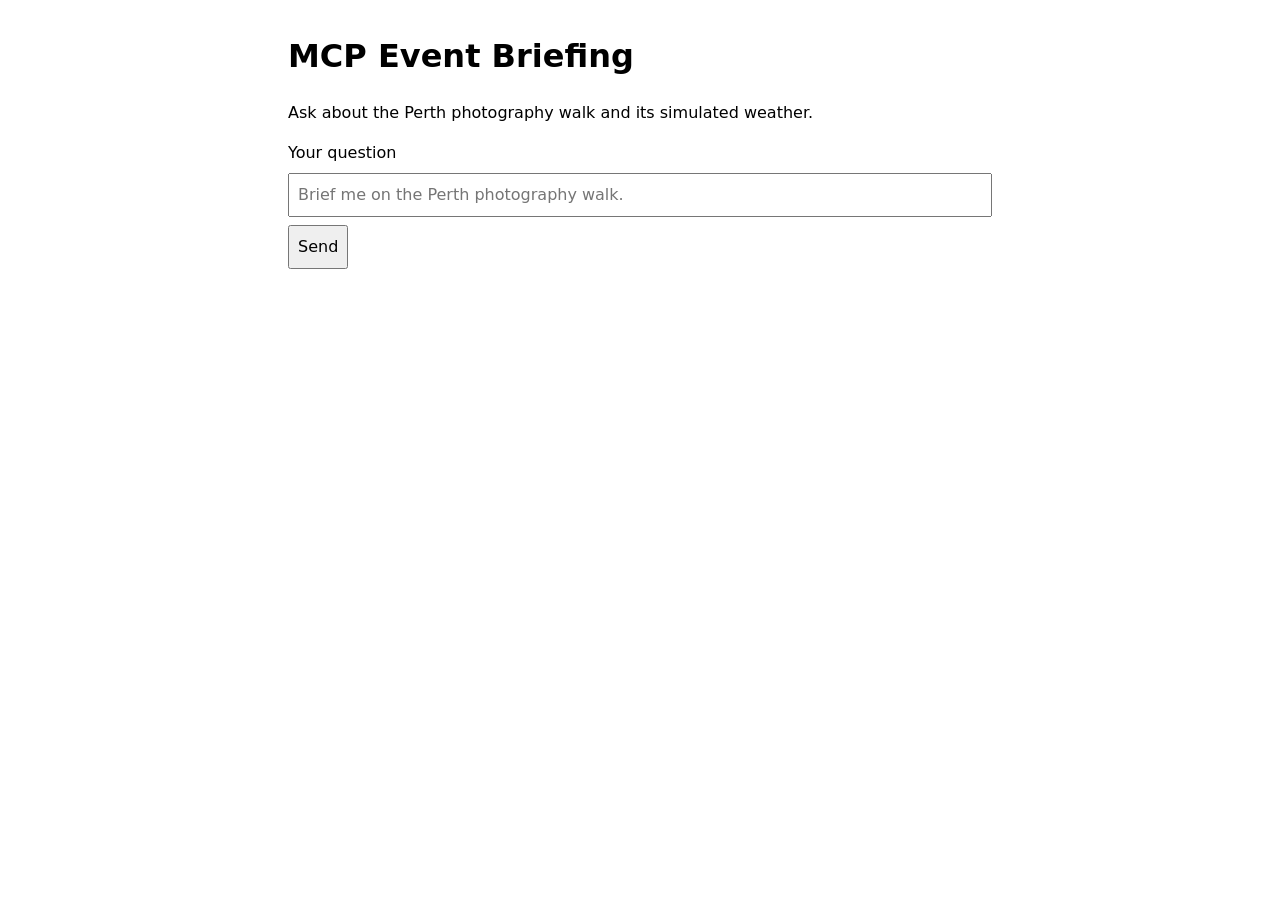
==== 06-Deploying-MCP-Servers/practice/index.html @ 916613eb "feat: add MCP resources and browser chat to Session 5 - Rename Sessions 3–4, 5 and 6 and update cour" ====
<!doctype html>
<html lang="en-AU">
<head>
  <meta charset="utf-8">
  <meta name="viewport" content="width=device-width, initial-scale=1">
  <title>MCP Event Briefing</title>
  <style>
    body { max-width: 44rem; margin: 2rem auto; padding: 0 1rem; font: 1rem/1.5 system-ui, sans-serif; }
    #conversation p { white-space: pre-wrap; overflow-wrap: anywhere; }
    form { display: grid; gap: .5rem; }
    input, button { font: inherit; padding: .5rem; }
    button { justify-self: start; }
  </style>
</head>
<body>
  <main>
    <h1>MCP Event Briefing</h1>
    <p>Ask about the Perth photography walk and its simulated weather.</p>
    <div id="conversation" role="log" aria-label="Chat messages"></div>
    <form id="chat-form">
      <label for="question">Your question</label>
      <input id="question" name="message" required maxlength="2000"
             placeholder="Brief me on the Perth photography walk.">
      <button id="send" type="submit">Send</button>
    </form>
    <p id="status" role="status"></p>
  </main>
  <script>
    const form = document.querySelector("#chat-form");
    const question = document.querySelector("#question");
    const send = document.querySelector("#send");
    const status = document.querySelector("#status");
    const conversation = document.querySelector("#conversation");

    function showMessage(speaker, text) {
      const paragraph = document.createElement("p");
      paragraph.textContent = speaker + ": " + text;
      conversation.append(paragraph);
    }

    form.addEventListener("submit", async (event) => {
      event.preventDefault();
      const message = question.value.trim();
      if (!message || send.disabled) return;
      send.disabled = true;
      status.textContent = "Waiting for a reply…";
      try {
        const response = await fetch("/chat", {
          method: "POST",
          headers: { "Content-Type": "application/json" },
          body: JSON.stringify({ message })
        });
        if (!response.ok) throw new Error("The request could not be completed. Try again.");
        const { reply } = await response.json();
        showMessage("You", message);
        showMessage("Assistant", reply);
        question.value = "";
        status.textContent = "";
      } catch (error) {
        status.textContent = error.message;
      } finally {
        send.disabled = false;
        question.focus();
      }
    });
  </script>
</body>
</html>
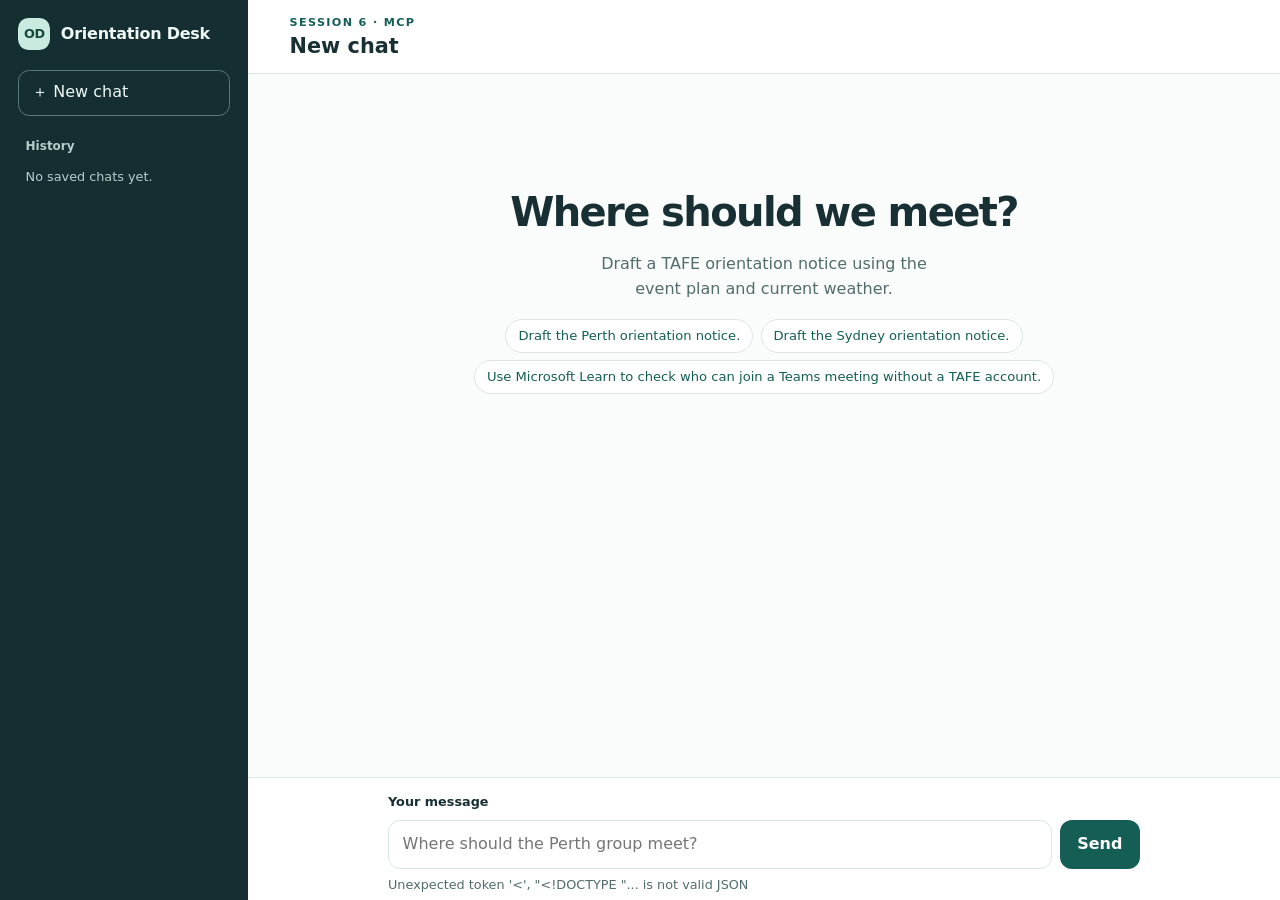
==== commit db7beb13: "feat: add multi-server MCP deployment exercises - Teach multi-client MCP configuration and trace too" ====
--- a/06-Deploying-MCP-Servers/practice/index.html
+++ b/06-Deploying-MCP-Servers/practice/index.html
@@ -3,66 +3,264 @@
 <head>
   <meta charset="utf-8">
   <meta name="viewport" content="width=device-width, initial-scale=1">
-  <title>MCP Event Briefing</title>
+  <title>Orientation Desk · Session 6</title>
   <style>
-    body { max-width: 44rem; margin: 2rem auto; padding: 0 1rem; font: 1rem/1.5 system-ui, sans-serif; }
-    #conversation p { white-space: pre-wrap; overflow-wrap: anywhere; }
-    form { display: grid; gap: .5rem; }
-    input, button { font: inherit; padding: .5rem; }
-    button { justify-self: start; }
+    :root {
+      color-scheme: light;
+      font: 1rem/1.55 system-ui, sans-serif;
+      color: #182f33;
+      background: #fafcfb;
+      --muted: #526b6d;
+      --accent: #155e56;
+      --line: #dbe7e4;
+    }
+    * { box-sizing: border-box; }
+    body { margin: 0; }
+    button, input { font: inherit; }
+    button { cursor: pointer; }
+    button:disabled { opacity: .65; cursor: wait; }
+    :focus-visible { outline: 2px solid #408d82; outline-offset: 3px; }
+    [hidden] { display: none !important; }
+    .desk { display: grid; grid-template-columns: 15.5rem minmax(0, 1fr); height: 100dvh; }
+    aside { display: flex; flex-direction: column; min-height: 0; padding: 1.15rem; background: #142e31; color: #eef8f5; }
+    .brand { display: flex; align-items: center; gap: .65rem; font-weight: 750; letter-spacing: -.015em; }
+    .brand-mark { display: grid; place-items: center; width: 2rem; height: 2rem; border-radius: .65rem; background: #c9eadf; color: #17483f; font-size: .8rem; }
+    #new-chat { margin: 1.2rem 0 1.35rem; padding: .6rem .8rem; border: 1px solid #597977; border-radius: .7rem; background: transparent; color: inherit; text-align: left; }
+    #new-chat:hover, .history-item:hover, .history-item[aria-current="true"] { background: #254447; }
+    aside h2 { margin: 0 0 .35rem .45rem; color: #b5cfca; font-size: .75rem; font-weight: 700; }
+    #history { overflow: auto; }
+    #history-empty { margin: .35rem .45rem; color: #b5cfca; font-size: .8rem; }
+    .history-item { display: block; width: 100%; padding: .5rem .6rem; border: 0; border-radius: .55rem; color: inherit; background: none; text-align: left; font-size: .88rem; overflow: hidden; text-overflow: ellipsis; white-space: nowrap; }
+    main { display: grid; grid-template-rows: auto minmax(0, 1fr) auto; min-height: 0; }
+    header { padding: .85rem clamp(1rem, 4vw, 2.6rem); border-bottom: 1px solid var(--line); background: #fff; }
+    .eyebrow { display: block; color: var(--accent); font-size: .7rem; font-weight: 750; letter-spacing: .12em; text-transform: uppercase; }
+    h1 { margin: .1rem 0 0; font-size: clamp(1rem, 2vw, 1.3rem); line-height: 1.3; overflow-wrap: anywhere; }
+    #conversation { overflow: auto; }
+    .thread, .composer-inner { width: min(100% - 2rem, 47rem); margin: 0 auto; }
+    .thread { padding: 1.65rem 0; }
+    .welcome { margin: clamp(1rem, 9vh, 5rem) auto 0; text-align: center; }
+    .welcome h2 { margin: 0; font-size: clamp(1.55rem, 5vw, 2.5rem); letter-spacing: -.04em; }
+    .welcome p { margin: .6rem auto 1.1rem; max-width: 34ch; color: var(--muted); }
+    .examples { display: flex; justify-content: center; flex-wrap: wrap; gap: .45rem; }
+    .example { padding: .35rem .75rem; border: 1px solid var(--line); border-radius: 2rem; background: white; color: var(--accent); font-size: .82rem; }
+    .example:hover { background: #edf7f3; }
+    .message { margin-bottom: 1rem; }
+    .message.user { max-width: 85%; margin-left: auto; }
+    .speaker { display: block; margin: 0 0 .3rem .15rem; color: var(--muted); font-size: .76rem; font-weight: 700; }
+    .user .speaker { text-align: right; margin-right: .15rem; }
+    .bubble { margin: 0; padding: .7rem .95rem; background: white; border: 1px solid var(--line); border-radius: 1rem; white-space: pre-wrap; overflow-wrap: anywhere; }
+    .user .bubble { background: #e2f2ec; border-color: #e2f2ec; }
+    .composer { padding: .9rem 0 .35rem; border-top: 1px solid var(--line); background: #fff; }
+    form { display: grid; grid-template-columns: minmax(0, 1fr) auto; gap: .5rem; }
+    label { grid-column: 1 / -1; font-size: .8rem; font-weight: 700; }
+    input { min-width: 0; padding: .7rem .85rem; border: 1px solid var(--line); border-radius: .75rem; color: inherit; }
+    #send { padding: .65rem 1.1rem; border: 0; border-radius: .75rem; background: var(--accent); color: white; font-weight: 700; }
+    #status { min-height: 1.5em; margin: .35rem 0 0; color: var(--muted); font-size: .8rem; }
+    @media (max-width: 640px) {
+      .desk { grid-template-columns: minmax(0, 1fr); grid-template-rows: auto minmax(0, 1fr); }
+      aside { display: grid; grid-template-columns: minmax(0, 1fr) auto; gap: .35rem .65rem; padding: .65rem 1rem; }
+      #new-chat { margin: 0; padding: .35rem .65rem; font-size: .8rem; }
+      aside h2, #history { grid-column: 1 / -1; }
+      #history { max-height: 5rem; }
+      .history-item { padding: .25rem .45rem; }
+    }
   </style>
 </head>
 <body>
-  <main>
-    <h1>MCP Event Briefing</h1>
-    <p>Ask about the Perth photography walk and its simulated weather.</p>
-    <div id="conversation" role="log" aria-label="Chat messages"></div>
-    <form id="chat-form">
-      <label for="question">Your question</label>
-      <input id="question" name="message" required maxlength="2000"
-             placeholder="Brief me on the Perth photography walk.">
-      <button id="send" type="submit">Send</button>
-    </form>
-    <p id="status" role="status"></p>
-  </main>
+  <div class="desk">
+    <aside aria-label="Conversations">
+      <div class="brand"><span class="brand-mark" aria-hidden="true">OD</span> Orientation Desk</div>
+      <button id="new-chat" type="button" disabled>＋ New chat</button>
+      <h2 id="history-heading">History</h2>
+      <nav id="history" aria-labelledby="history-heading"></nav>
+    </aside>
+    <main>
+      <header>
+        <span class="eyebrow">Session 6 · MCP</span>
+        <h1 id="title">New chat</h1>
+      </header>
+      <section id="conversation" aria-labelledby="title" tabindex="0">
+        <div class="thread">
+          <div class="welcome" id="welcome">
+            <h2>Where should we meet?</h2>
+            <p>Draft a TAFE orientation notice using the event plan and current weather.</p>
+            <div class="examples" aria-label="Example prompts">
+              <button class="example" type="button">Draft the Perth orientation notice.</button>
+              <button class="example" type="button">Draft the Sydney orientation notice.</button>
+              <button class="example" type="button">Use Microsoft Learn to check who can join a Teams meeting without a TAFE account.</button>
+            </div>
+          </div>
+          <div id="messages" role="log" aria-label="Chat messages"></div>
+        </div>
+      </section>
+      <div class="composer">
+        <div class="composer-inner">
+          <form id="chat-form">
+            <label for="message">Your message</label>
+            <input id="message" name="message" required maxlength="2000" placeholder="Where should the Perth group meet?">
+            <button id="send" type="submit" disabled>Send</button>
+          </form>
+          <p id="status" role="status"></p>
+        </div>
+      </div>
+    </main>
+  </div>
   <script>
     const form = document.querySelector("#chat-form");
-    const question = document.querySelector("#question");
+    const input = document.querySelector("#message");
     const send = document.querySelector("#send");
+    const newChat = document.querySelector("#new-chat");
     const status = document.querySelector("#status");
+    const title = document.querySelector("#title");
+    const historyList = document.querySelector("#history");
     const conversation = document.querySelector("#conversation");
-
-    function showMessage(speaker, text) {
-      const paragraph = document.createElement("p");
-      paragraph.textContent = speaker + ": " + text;
-      conversation.append(paragraph);
-    }
-
-    form.addEventListener("submit", async (event) => {
-      event.preventDefault();
-      const message = question.value.trim();
-      if (!message || send.disabled) return;
-      send.disabled = true;
-      status.textContent = "Waiting for a reply…";
+    const messages = document.querySelector("#messages");
+    const welcome = document.querySelector("#welcome");
+    let chats = [];
+    let activeChat = null;
+    let busy = false;
+
+    async function request(path, options) {
+      const response = await fetch(path, options);
+      const data = await response.json();
+      if (!response.ok) {
+        throw new Error(typeof data.detail === "string" ? data.detail : "The request could not be completed.");
+      }
+      return data;
+    }
+
+    function setBusy(value) {
+      busy = value;
+      send.disabled = value;
+      newChat.disabled = value;
+      input.readOnly = value;
+      for (const button of historyList.querySelectorAll("button")) button.disabled = value;
+    }
+
+    function showMessage(role, text) {
+      welcome.hidden = true;
+      const message = document.createElement("article");
+      message.className = role === "user" ? "message user" : "message";
+      const speaker = document.createElement("span");
+      speaker.className = "speaker";
+      speaker.textContent = role === "user" ? "You" : "Orientation assistant";
+      const bubble = document.createElement("p");
+      bubble.className = "bubble";
+      bubble.textContent = text;
+      message.append(speaker, bubble);
+      messages.append(message);
+    }
+
+    function showHistory() {
+      historyList.replaceChildren();
+      if (chats.length === 0) {
+        const empty = document.createElement("p");
+        empty.id = "history-empty";
+        empty.textContent = "No saved chats yet.";
+        historyList.append(empty);
+        return;
+      }
+      for (const chat of chats) {
+        const button = document.createElement("button");
+        button.type = "button";
+        button.className = "history-item";
+        button.textContent = chat.title;
+        button.title = chat.title;
+        button.disabled = busy;
+        if (chat.id === activeChat) button.setAttribute("aria-current", "true");
+        button.addEventListener("click", () => selectChat(chat.id));
+        historyList.append(button);
+      }
+    }
+
+    async function openChat(id) {
+      const saved = await request("/chats/" + encodeURIComponent(id));
+      activeChat = id;
+      title.textContent = saved.title;
+      messages.replaceChildren();
+      welcome.hidden = saved.messages.length > 0;
+      for (const message of saved.messages) showMessage(message.role, message.text);
+      conversation.scrollTop = conversation.scrollHeight;
+    }
+
+    async function selectChat(id) {
+      if (busy || id === activeChat) return;
+      setBusy(true);
+      status.textContent = "Loading conversation…";
       try {
-        const response = await fetch("/chat", {
-          method: "POST",
-          headers: { "Content-Type": "application/json" },
-          body: JSON.stringify({ message })
-        });
-        if (!response.ok) throw new Error("The request could not be completed. Try again.");
-        const { reply } = await response.json();
-        showMessage("You", message);
-        showMessage("Assistant", reply);
-        question.value = "";
+        await openChat(id);
+        input.value = "";
+        showHistory();
         status.textContent = "";
       } catch (error) {
         status.textContent = error.message;
       } finally {
-        send.disabled = false;
-        question.focus();
-      }
+        setBusy(false);
+      }
+    }
+
+    newChat.addEventListener("click", () => {
+      activeChat = null;
+      title.textContent = "New chat";
+      messages.replaceChildren();
+      welcome.hidden = false;
+      input.value = "";
+      status.textContent = "";
+      showHistory();
+      input.focus();
     });
+
+    for (const button of document.querySelectorAll(".example")) {
+      button.addEventListener("click", () => {
+        if (busy) return;
+        input.value = button.textContent;
+        input.focus();
+      });
+    }
+
+    form.addEventListener("submit", async (event) => {
+      event.preventDefault();
+      const message = input.value.trim();
+      if (!message || busy) return;
+      setBusy(true);
+      status.textContent = "Waiting for a reply…";
+      try {
+        const result = await request("/chat", {
+          method: "POST",
+          headers: { "Content-Type": "application/json" },
+          body: JSON.stringify({ message, chat_id: activeChat })
+        });
+        activeChat = result.chat_id;
+        title.textContent = result.title;
+        chats = [{ id: activeChat, title: result.title }, ...chats.filter(chat => chat.id !== activeChat)];
+        showHistory();
+        showMessage("user", message);
+        showMessage("assistant", result.reply);
+        conversation.scrollTop = conversation.scrollHeight;
+        input.value = "";
+        status.textContent = "";
+      } catch (error) {
+        status.textContent = error.message;
+      } finally {
+        setBusy(false);
+        input.focus();
+      }
+    });
+
+    async function start() {
+      setBusy(true);
+      try {
+        ({ chats } = await request("/chats"));
+        if (chats.length) await openChat(chats[0].id);
+      } catch (error) {
+        status.textContent = error.message;
+      } finally {
+        showHistory();
+        setBusy(false);
+      }
+    }
+
+    start();
   </script>
 </body>
 </html>
